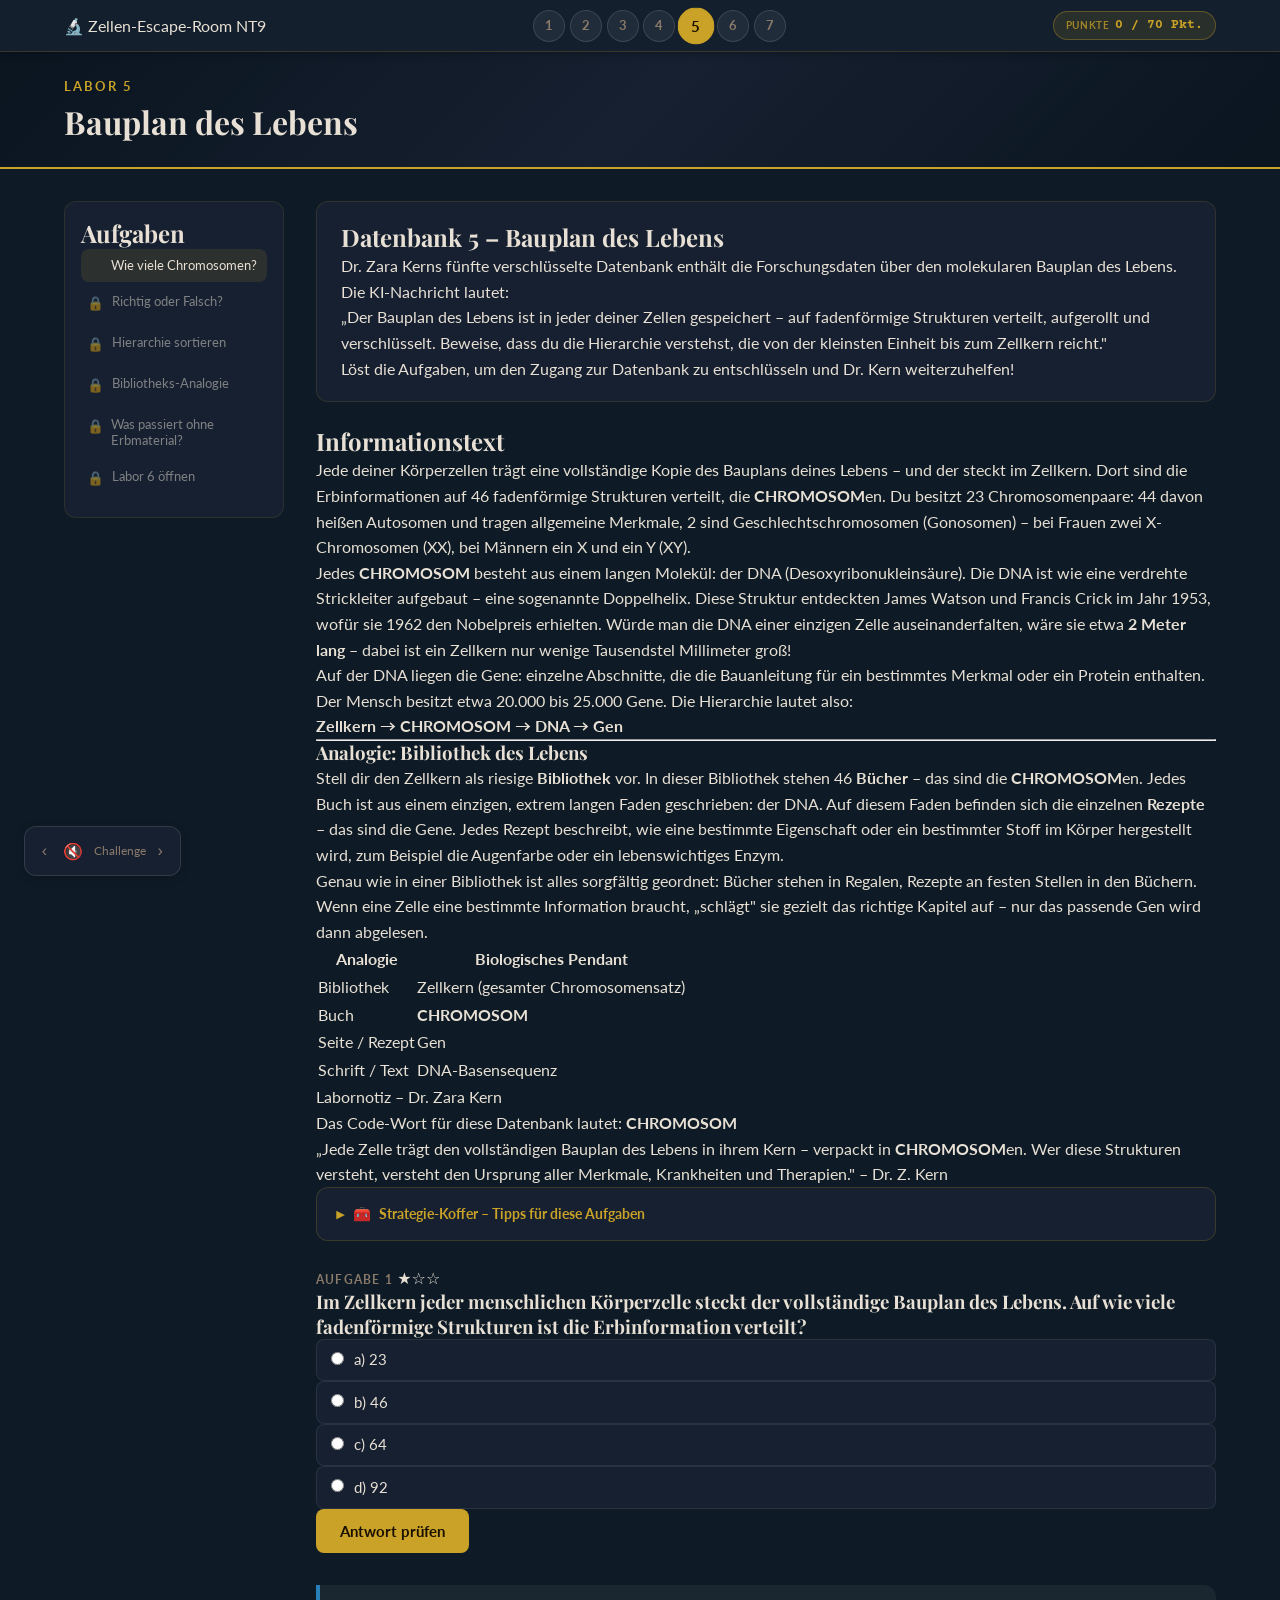
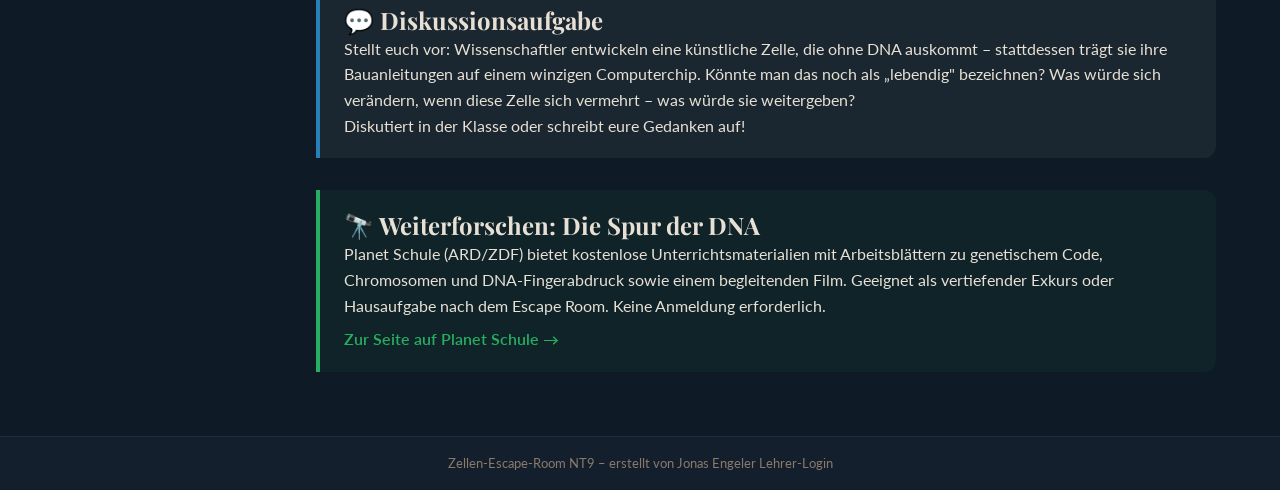
==== labore/labor-05.html @ a906e3ff "Add files via upload" ====
<!DOCTYPE html>
<html lang="de">
<head>
  <meta charset="UTF-8">
  <meta name="viewport" content="width=device-width, initial-scale=1.0">
  <title>Zellen-Escape-Room NT9 – Labor 5: Bauplan des Lebens</title>
  <link rel="preconnect" href="https://fonts.googleapis.com">
  <link href="https://fonts.googleapis.com/css2?family=Playfair+Display:wght@400;700&family=Lato:wght@300;400;700&family=Courier+Prime:wght@400;700&display=swap" rel="stylesheet">
  <link rel="stylesheet" href="../styles/main.css">
</head>
<body class="mappe-page">

  <!-- HEADER mit Chapter-Navigation -->
  <header class="site-header">
    <div class="header-inner">
      <div class="header-brand">
        <span class="header-icon">🔬</span>
        <span class="header-title">Zellen-Escape-Room NT9</span>
      </div>
      <nav class="chapter-nav" aria-label="Labornavigation">
        <a href="labor-01.html" class="chapter-circle" title="Labor 1">1</a>
        <a href="labor-02.html" class="chapter-circle" title="Labor 2">2</a>
        <a href="labor-03.html" class="chapter-circle" title="Labor 3">3</a>
        <a href="labor-04.html" class="chapter-circle" title="Labor 4">4</a>
        <a href="labor-05.html" class="chapter-circle active" title="Labor 5: Bauplan des Lebens">5</a>
        <a href="labor-06.html" class="chapter-circle" title="Labor 6">6</a>
        <a href="labor-07.html" class="chapter-circle" title="Labor 7">7</a>
      </nav>
    </div>
  </header>

  <!-- MAPPE-BANNER -->
  <div class="mappe-banner">
    <div class="mappe-banner-inner">
      <span class="mappe-label">Labor 5</span>
      <h1 class="mappe-title">Bauplan des Lebens</h1>
    </div>
  </div>

  <!-- HAUPTLAYOUT -->
  <div class="layout-wrapper">

    <!-- SIDEBAR -->
    <aside class="task-sidebar">
      <h2 class="sidebar-heading">Aufgaben</h2>
      <ul class="task-nav-list">
        <li class="task-nav-item active" data-task="1">
          <span class="task-status"></span>
          <span class="task-nav-title">Wie viele Chromosomen?</span>
        </li>
        <li class="task-nav-item locked" data-task="2">
          <span class="task-status">🔒</span>
          <span class="task-nav-title">Richtig oder Falsch?</span>
        </li>
        <li class="task-nav-item locked" data-task="3">
          <span class="task-status">🔒</span>
          <span class="task-nav-title">Hierarchie sortieren</span>
        </li>
        <li class="task-nav-item locked" data-task="4">
          <span class="task-status">🔒</span>
          <span class="task-nav-title">Bibliotheks-Analogie</span>
        </li>
        <li class="task-nav-item locked" data-task="5">
          <span class="task-status">🔒</span>
          <span class="task-nav-title">Was passiert ohne Erbmaterial?</span>
        </li>
        <li class="task-nav-item locked" data-task="code">
          <span class="task-status">🔒</span>
          <span class="task-nav-title">Labor 6 öffnen</span>
        </li>
      </ul>
    </aside>

    <!-- HAUPTINHALT -->
    <main class="content-area">

      <!-- NARRATIVE EINLEITUNG -->
      <div class="archive-context">
        <div class="archive-context-inner">
          <h2 class="archive-context-title">Datenbank 5 – Bauplan des Lebens</h2>
          <p>Dr. Zara Kerns fünfte verschlüsselte Datenbank enthält die Forschungsdaten über den molekularen Bauplan des Lebens. Die KI-Nachricht lautet:</p>
          <blockquote class="ki-message">
            „Der Bauplan des Lebens ist in jeder deiner Zellen gespeichert – auf fadenförmige Strukturen verteilt, aufgerollt und verschlüsselt. Beweise, dass du die Hierarchie verstehst, die von der kleinsten Einheit bis zum Zellkern reicht."
          </blockquote>
          <p>Löst die Aufgaben, um den Zugang zur Datenbank zu entschlüsseln und Dr. Kern weiterzuhelfen!</p>
        </div>
      </div>

      <!-- INFORMATIONSTEXT -->
      <section class="info-text-section">
        <h2 class="section-title">Informationstext</h2>
        <div class="info-text-card">
          <p>Jede deiner Körperzellen trägt eine vollständige Kopie des Bauplans deines Lebens – und der steckt im Zellkern. Dort sind die Erbinformationen auf 46 fadenförmige Strukturen verteilt, die <strong>CHROMOSOM</strong>en. Du besitzt 23 Chromosomenpaare: 44 davon heißen Autosomen und tragen allgemeine Merkmale, 2 sind Geschlechtschromosomen (Gonosomen) – bei Frauen zwei X-Chromosomen (XX), bei Männern ein X und ein Y (XY).</p>

          <p>Jedes <strong>CHROMOSOM</strong> besteht aus einem langen Molekül: der DNA (Desoxyribonukleinsäure). Die DNA ist wie eine verdrehte Strickleiter aufgebaut – eine sogenannte Doppelhelix. Diese Struktur entdeckten James Watson und Francis Crick im Jahr 1953, wofür sie 1962 den Nobelpreis erhielten. Würde man die DNA einer einzigen Zelle auseinanderfalten, wäre sie etwa <strong>2 Meter lang</strong> – dabei ist ein Zellkern nur wenige Tausendstel Millimeter groß!</p>

          <p>Auf der DNA liegen die Gene: einzelne Abschnitte, die die Bauanleitung für ein bestimmtes Merkmal oder ein Protein enthalten. Der Mensch besitzt etwa 20.000 bis 25.000 Gene. Die Hierarchie lautet also:</p>

          <p><strong>Zellkern &rarr; CHROMOSOM &rarr; DNA &rarr; Gen</strong></p>

          <hr class="info-divider">

          <h3>Analogie: Bibliothek des Lebens</h3>
          <p>Stell dir den Zellkern als riesige <strong>Bibliothek</strong> vor. In dieser Bibliothek stehen 46 <strong>Bücher</strong> – das sind die <strong>CHROMOSOM</strong>en. Jedes Buch ist aus einem einzigen, extrem langen Faden geschrieben: der DNA. Auf diesem Faden befinden sich die einzelnen <strong>Rezepte</strong> – das sind die Gene. Jedes Rezept beschreibt, wie eine bestimmte Eigenschaft oder ein bestimmter Stoff im Körper hergestellt wird, zum Beispiel die Augenfarbe oder ein lebenswichtiges Enzym.</p>

          <p>Genau wie in einer Bibliothek ist alles sorgfältig geordnet: Bücher stehen in Regalen, Rezepte an festen Stellen in den Büchern. Wenn eine Zelle eine bestimmte Information braucht, „schlägt" sie gezielt das richtige Kapitel auf – nur das passende Gen wird dann abgelesen.</p>

          <table class="info-table">
            <thead>
              <tr>
                <th>Analogie</th>
                <th>Biologisches Pendant</th>
              </tr>
            </thead>
            <tbody>
              <tr>
                <td>Bibliothek</td>
                <td>Zellkern (gesamter Chromosomensatz)</td>
              </tr>
              <tr>
                <td>Buch</td>
                <td><strong>CHROMOSOM</strong></td>
              </tr>
              <tr>
                <td>Seite / Rezept</td>
                <td>Gen</td>
              </tr>
              <tr>
                <td>Schrift / Text</td>
                <td>DNA-Basensequenz</td>
              </tr>
            </tbody>
          </table>

          <div class="dokument-karte">
            <div class="dokument-karte-header">Labornotiz – Dr. Zara Kern</div>
            <p>Das Code-Wort für diese Datenbank lautet: <strong>CHROMOSOM</strong></p>
            <p class="dokument-karte-hinweis">„Jede Zelle trägt den vollständigen Bauplan des Lebens in ihrem Kern – verpackt in <strong>CHROMOSOM</strong>en. Wer diese Strukturen versteht, versteht den Ursprung aller Merkmale, Krankheiten und Therapien." – Dr. Z. Kern</p>
          </div>
        </div>
      </section>

      <!-- STRATEGIE-KOFFER -->
      <details class="strategie-koffer">
        <summary class="strategie-koffer-summary">
          <span class="koffer-icon">🧰</span> Strategie-Koffer – Tipps für diese Aufgaben
        </summary>
        <div class="strategie-koffer-content">
          <ul>
            <li>Lies den Informationstext zuerst vollständig – die Hierarchie „Zellkern → CHROMOSOM → DNA → Gen" steht direkt darin und hilft bei mehreren Aufgaben.</li>
            <li>Bei der Sortierungsaufgabe: Frage dich immer, was das andere enthält. Was steckt in was? Das Größere enthält das Kleinere.</li>
            <li>Bei der Analogieaufgabe: Halte die Tabelle im Text neben der Aufgabe. Jedes Element hat genau ein biologisches Pendant.</li>
            <li>Bei der Schwer-Aufgabe (★★★): Nutze zuerst Tipp 1, bevor du Tipp 2 aufdeckst – so trainierst du das Denken in Zusammenhängen, das im Biologieunterricht wichtig ist.</li>
          </ul>
        </div>
      </details>

      <!-- ===== AUFGABE 1 ===== -->
      <section id="task-1" class="task-block visible" aria-label="Aufgabe 1">
        <div class="task-header">
          <span class="task-number">Aufgabe 1</span>
          <span class="task-difficulty">★☆☆</span>
        </div>
        <h3 class="task-question">Im Zellkern jeder menschlichen Körperzelle steckt der vollständige Bauplan des Lebens. Auf wie viele fadenförmige Strukturen ist die Erbinformation verteilt?</h3>

        <div class="task-options">
          <label class="option-label">
            <input type="radio" name="q1" value="a">
            <span class="option-text">a) 23</span>
          </label>
          <label class="option-label">
            <input type="radio" name="q1" value="b">
            <span class="option-text">b) 46</span>
          </label>
          <label class="option-label">
            <input type="radio" name="q1" value="c">
            <span class="option-text">c) 64</span>
          </label>
          <label class="option-label">
            <input type="radio" name="q1" value="d">
            <span class="option-text">d) 92</span>
          </label>
        </div>

        <div class="task-actions">
          <button class="btn-check" onclick="checkTask1()">Antwort prüfen</button>
        </div>

        <div id="feedback-1" class="feedback-box hidden"></div>

        <div id="next-btn-1" class="next-button-wrap hidden">
          <button class="btn-next" onclick="goToTask(2)">Weiter zu Aufgabe 2 →</button>
        </div>
      </section>

      <!-- ===== AUFGABE 2 ===== -->
      <section id="task-2" class="task-block" aria-label="Aufgabe 2">
        <div class="task-header">
          <span class="task-number">Aufgabe 2</span>
          <span class="task-difficulty">★☆☆</span>
        </div>
        <h3 class="task-question">Entscheide für jede Aussage zur DNA-Struktur, ob sie laut dem Informationstext richtig oder falsch ist.</h3>

        <div class="task-table-wrap">
          <table class="rf-table">
            <thead>
              <tr>
                <th class="rf-col-statement">Aussage</th>
                <th class="rf-col-choice">Richtig</th>
                <th class="rf-col-choice">Falsch</th>
              </tr>
            </thead>
            <tbody>
              <tr>
                <td>Die DNA ist wie eine verdrehte Strickleiter aufgebaut – man nennt diese Form Doppelhelix.</td>
                <td class="rf-radio"><input type="radio" name="tf2-0" value="true"></td>
                <td class="rf-radio"><input type="radio" name="tf2-0" value="false"></td>
              </tr>
              <tr>
                <td>Die Doppelhelix-Struktur der DNA wurde von James Watson und Francis Crick im Jahr 1962 entdeckt.</td>
                <td class="rf-radio"><input type="radio" name="tf2-1" value="true"></td>
                <td class="rf-radio"><input type="radio" name="tf2-1" value="false"></td>
              </tr>
              <tr>
                <td>Würde man die DNA einer einzigen Zelle auseinanderfalten, wäre sie etwa 2 Meter lang.</td>
                <td class="rf-radio"><input type="radio" name="tf2-2" value="true"></td>
                <td class="rf-radio"><input type="radio" name="tf2-2" value="false"></td>
              </tr>
              <tr>
                <td>Auf der DNA liegen die Gene als einzelne Abschnitte, die die Bauanleitung für Merkmale oder Proteine enthalten.</td>
                <td class="rf-radio"><input type="radio" name="tf2-3" value="true"></td>
                <td class="rf-radio"><input type="radio" name="tf2-3" value="false"></td>
              </tr>
            </tbody>
          </table>
        </div>

        <div class="task-actions">
          <button class="btn-check" onclick="checkTask2()">Antwort prüfen</button>
        </div>

        <div id="feedback-2" class="feedback-box hidden"></div>

        <div id="next-btn-2" class="next-button-wrap hidden">
          <button class="btn-next" onclick="goToTask(3)">Weiter zu Aufgabe 3 →</button>
        </div>
      </section>

      <!-- ===== AUFGABE 3 ===== -->
      <section id="task-3" class="task-block" aria-label="Aufgabe 3">
        <div class="task-header">
          <span class="task-number">Aufgabe 3</span>
          <span class="task-difficulty">★★☆</span>
        </div>
        <h3 class="task-question">Im Text steht eine klare Hierarchie der Erbinformation. Bringe die vier Begriffe in die richtige Reihenfolge – vom größten zum kleinsten:</h3>

        <p>Ordne vom Größten (1) zum Kleinsten (4):</p>
        <div class="sort-liste">
          <div class="sort-row">
            <span>Zellkern</span>
            <select name="sort5_1" id="sort5_1">
              <option value="">–</option>
              <option value="1">1</option>
              <option value="2">2</option>
              <option value="3">3</option>
              <option value="4">4</option>
            </select>
          </div>
          <div class="sort-row">
            <span>CHROMOSOM</span>
            <select name="sort5_2" id="sort5_2">
              <option value="">–</option>
              <option value="1">1</option>
              <option value="2">2</option>
              <option value="3">3</option>
              <option value="4">4</option>
            </select>
          </div>
          <div class="sort-row">
            <span>DNA</span>
            <select name="sort5_3" id="sort5_3">
              <option value="">–</option>
              <option value="1">1</option>
              <option value="2">2</option>
              <option value="3">3</option>
              <option value="4">4</option>
            </select>
          </div>
          <div class="sort-row">
            <span>Gen</span>
            <select name="sort5_4" id="sort5_4">
              <option value="">–</option>
              <option value="1">1</option>
              <option value="2">2</option>
              <option value="3">3</option>
              <option value="4">4</option>
            </select>
          </div>
        </div>

        <div class="task-actions">
          <button class="btn-check" onclick="checkTask3()">Antwort prüfen</button>
        </div>

        <div id="feedback-3" class="feedback-box hidden"></div>

        <div id="next-btn-3" class="next-button-wrap hidden">
          <button class="btn-next" onclick="goToTask(4)">Weiter zu Aufgabe 4 →</button>
        </div>
      </section>

      <!-- ===== AUFGABE 4 ===== -->
      <section id="task-4" class="task-block" aria-label="Aufgabe 4">
        <div class="task-header">
          <span class="task-number">Aufgabe 4</span>
          <span class="task-difficulty">★★☆</span>
        </div>
        <h3 class="task-question">Im Text wird der Zellkern mit einer Bibliothek verglichen. Ordne jeden Begriff aus der Analogie dem passenden biologischen Begriff zu.</h3>

        <div class="zuordnung-list">
          <div class="zuordnung-row">
            <span class="zuordnung-term">Bibliothek</span>
            <select class="zuordnung-select" id="z4-0">
              <option value="">– bitte wählen –</option>
              <option value="Zellkern">Zellkern</option>
              <option value="CHROMOSOM">CHROMOSOM</option>
              <option value="Gen">Gen</option>
              <option value="DNA-Basensequenz">DNA-Basensequenz</option>
            </select>
          </div>
          <div class="zuordnung-row">
            <span class="zuordnung-term">Buch</span>
            <select class="zuordnung-select" id="z4-1">
              <option value="">– bitte wählen –</option>
              <option value="Zellkern">Zellkern</option>
              <option value="CHROMOSOM">CHROMOSOM</option>
              <option value="Gen">Gen</option>
              <option value="DNA-Basensequenz">DNA-Basensequenz</option>
            </select>
          </div>
          <div class="zuordnung-row">
            <span class="zuordnung-term">Rezept / Seite</span>
            <select class="zuordnung-select" id="z4-2">
              <option value="">– bitte wählen –</option>
              <option value="Zellkern">Zellkern</option>
              <option value="CHROMOSOM">CHROMOSOM</option>
              <option value="Gen">Gen</option>
              <option value="DNA-Basensequenz">DNA-Basensequenz</option>
            </select>
          </div>
          <div class="zuordnung-row">
            <span class="zuordnung-term">Schrift / Text</span>
            <select class="zuordnung-select" id="z4-3">
              <option value="">– bitte wählen –</option>
              <option value="Zellkern">Zellkern</option>
              <option value="CHROMOSOM">CHROMOSOM</option>
              <option value="Gen">Gen</option>
              <option value="DNA-Basensequenz">DNA-Basensequenz</option>
            </select>
          </div>
        </div>

        <div class="task-actions">
          <button class="btn-check" onclick="checkTask4()">Antwort prüfen</button>
        </div>

        <div id="feedback-4" class="feedback-box hidden"></div>

        <div id="next-btn-4" class="next-button-wrap hidden">
          <button class="btn-next" onclick="goToTask(5)">Weiter zu Aufgabe 5 →</button>
        </div>
      </section>

      <!-- ===== AUFGABE 5 ===== -->
      <section id="task-5" class="task-block" aria-label="Aufgabe 5">
        <div class="task-header">
          <span class="task-number">Aufgabe 5</span>
          <span class="task-difficulty">★★★</span>
        </div>
        <h3 class="task-question">Stell dir vor: Bei einer Zelle geht durch einen Fehler das gesamte Erbmaterial – also alle 46 <strong>CHROMOSOM</strong>en mit ihrer DNA – verloren. Welche der folgenden Folgen wären zu erwarten? (Mehrere Antworten richtig)</h3>

        <div class="task-options">
          <label class="option-label">
            <input type="checkbox" name="q5" value="a">
            <span class="option-text">a) Die Zelle kann keine neuen Proteine mehr herstellen, weil die Bauanleitungen fehlen</span>
          </label>
          <label class="option-label">
            <input type="checkbox" name="q5" value="b">
            <span class="option-text">b) Die Zelle kann sich nicht mehr teilen, weil keine Erbinformation weitergegeben werden kann</span>
          </label>
          <label class="option-label">
            <input type="checkbox" name="q5" value="c">
            <span class="option-text">c) Die Augenfarbe des gesamten Menschen ändert sich sofort</span>
          </label>
          <label class="option-label">
            <input type="checkbox" name="q5" value="d">
            <span class="option-text">d) Enzyme und andere lebenswichtige Stoffe können nicht mehr produziert werden</span>
          </label>
          <label class="option-label">
            <input type="checkbox" name="q5" value="e">
            <span class="option-text">e) Der Zellkern verliert seine Funktion als Informationsspeicher vollständig</span>
          </label>
        </div>

        <div class="task-tipps">
          <details class="tipp-details">
            <summary class="tipp-summary">💡 Tipp 1</summary>
            <p class="tipp-text">Überlege: Wofür werden Gene gebraucht? Laut Text enthalten Gene die Bauanleitung für Merkmale oder Proteine – darunter lebenswichtige Enzyme. Ohne Gene: keine Proteine. Ohne Proteine: kein Stoffwechsel, keine Zellteilung. Welche Antworten beschreiben genau das?</p>
          </details>
          <details class="tipp-details">
            <summary class="tipp-summary">💡 Tipp 2</summary>
            <p class="tipp-text">Proteine (a) und Enzyme (d) können nicht mehr hergestellt werden, weil die DNA-Bauanleitungen fehlen. Zellteilung (b) ist unmöglich, weil keine Erbinformation weitergegeben werden kann. Der Zellkern (e) hat ohne DNA keine Funktion mehr. Antwort c) ist ein Denkfehler: Die Augenfarbe ist im Erbgut aller Körperzellen gespeichert – eine einzelne Zelle ohne DNA ändert nichts am gesamten Organismus.</p>
          </details>
        </div>

        <div class="task-actions">
          <button class="btn-check" onclick="checkTask5()">Antwort prüfen</button>
        </div>

        <div id="feedback-5" class="feedback-box hidden"></div>

        <div id="next-btn-5" class="next-button-wrap hidden">
          <button class="btn-next" onclick="goToTask('code')">Zum Code-Eingabe-Bereich →</button>
        </div>
      </section>

      <!-- ===== CODE-EINGABE ===== -->
      <section id="code-section" class="code-section" style="display:none;" aria-label="Labor öffnen">
        <div class="code-section-inner">
          <h2 class="code-section-title">🔐 Labor öffnen</h2>
          <p class="code-section-desc">Ihr habt alle Aufgaben gelöst! Gebt jetzt das Code-Wort ein, das ihr im Informationstext gefunden habt, um die Datenbank zu entschlüsseln und Labor 6 freizuschalten.</p>
          <div class="code-input-wrap">
            <input
              type="text"
              id="code-input"
              class="code-input"
              placeholder="Code-Wort eingeben …"
              autocomplete="off"
              autocorrect="off"
              autocapitalize="characters"
              spellcheck="false"
            >
            <button class="btn-code-check" onclick="checkCode()">Entsperren</button>
          </div>
          <div id="feedback-code" class="feedback-box hidden"></div>
        </div>
      </section>

      <!-- ===== DISKUSSION ===== -->
      <section class="discussion-block" aria-label="Diskussionsaufgabe">
        <h2 class="discussion-title">💬 Diskussionsaufgabe</h2>
        <p class="discussion-question">Stellt euch vor: Wissenschaftler entwickeln eine künstliche Zelle, die ohne DNA auskommt – stattdessen trägt sie ihre Bauanleitungen auf einem winzigen Computerchip. Könnte man das noch als „lebendig" bezeichnen? Was würde sich verändern, wenn diese Zelle sich vermehrt – was würde sie weitergeben?</p>
        <p class="discussion-hint">Diskutiert in der Klasse oder schreibt eure Gedanken auf!</p>
      </section>

      <!-- ===== EXKURS ===== -->
      <section class="exkurs-block" aria-label="Vertiefung">
        <h2 class="exkurs-title">🔭 Weiterforschen: Die Spur der DNA</h2>
        <p>Planet Schule (ARD/ZDF) bietet kostenlose Unterrichtsmaterialien mit Arbeitsblättern zu genetischem Code, Chromosomen und DNA-Fingerabdruck sowie einem begleitenden Film. Geeignet als vertiefender Exkurs oder Hausaufgabe nach dem Escape Room. Keine Anmeldung erforderlich.</p>
        <a
          href="https://www.planet-schule.de/schwerpunkt/total-phaenomenal-genetik/die-spur-der-dna-unterricht-100.html"
          target="_blank"
          rel="noopener noreferrer"
          class="exkurs-link"
        >Zur Seite auf Planet Schule →</a>
      </section>

    </main>
  </div>

  <!-- FOOTER -->
  <footer class="site-footer">
    <div class="footer-inner">
      <span class="footer-copy">Zellen-Escape-Room NT9 – erstellt von Jonas Engeler</span>
      <a href="../lehrer.html" class="footer-teacher-link">Lehrer-Login</a>
    </div>
  </footer>

  <script src="../scripts/app.js"></script>
  <script>
    var _at1 = 0, _at2 = 0, _at3 = 0, _at4 = 0, _at5 = 0;
    // App initialisieren: Kapitel 5, 5 Aufgaben
    initApp(5, 5);

    // Code-Wort fuer dieses Labor
    var MAPPE_CODE = 'CHROMOSOM';

    // Hilfsfunktion: code-section einblenden
    function showCodeSection() {
      var sec = document.getElementById('code-section');
      if (sec) {
        sec.style.display = '';
        sec.scrollIntoView({ behavior: 'smooth' });
      }
    }

    // completeTask: Aufgabe abschliessen, Sound + Stempel mit Guards
    function completeTask(taskNr) {
      var taskEl = document.getElementById('task-' + taskNr);
      if (taskEl) taskEl.classList.add('completed');
      var nb = document.getElementById('next-btn-' + taskNr);
      if (nb) nb.classList.remove('hidden');
      var navItem = document.querySelector('.task-nav-item[data-task="' + taskNr + '"]');
      if (navItem) {
        navItem.classList.remove('active', 'locked');
        navItem.classList.add('completed');
        var st = navItem.querySelector('.task-status');
        if (st) st.textContent = '✓';
      }
      var nextItem = document.querySelector('.task-nav-item[data-task="' + (taskNr + 1) + '"]');
      if (nextItem) {
        nextItem.classList.remove('locked');
        var ns = nextItem.querySelector('.task-status');
        if (ns) ns.textContent = '';
      }
      if (typeof playSound === 'function') playSound('correct');
      if (typeof showStamp === 'function') showStamp(taskNr);
    }

    // ─── AUFGABE 1 – Multiple Choice ───
    function checkTask1() {
      var selected = document.querySelector('input[name="q1"]:checked');
      var feedbackEl = document.getElementById('feedback-1');
      var nextBtn = document.getElementById('next-btn-1');

      if (!selected) {
        feedbackEl.className = 'feedback-box feedback-hint';
        feedbackEl.textContent = 'Bitte wähle eine Antwort aus.';
        feedbackEl.classList.remove('hidden');
        return;
      }

      if (selected.value === 'b') {
        feedbackEl.className = 'feedback-box feedback-correct';
        feedbackEl.innerHTML = 'Richtig! Jede menschliche Körperzelle enthält 46 <strong>CHROMOSOM</strong>en – aufgeteilt in 23 Paare. 44 davon sind Autosomen, die allgemeine Merkmale tragen, und 2 sind Geschlechtschromosomen (XX bei Frauen, XY bei Männern).';
        nextBtn.classList.remove('hidden');
        var _pts = _at1 === 0 ? 2 : _at1 === 1 ? 1 : 0;
        if (typeof awardPoints === 'function') awardPoints(5, 1, _pts);
        completeTask(1);
      } else {
        _at1++;
        feedbackEl.className = 'feedback-box feedback-wrong';
        feedbackEl.textContent = 'Lies den ersten Absatz des Textes noch einmal. Die Erbinformation ist auf eine bestimmte Anzahl fadenförmiger Strukturen verteilt – diese Zahl steht direkt im Text. Tipp: Du hast 23 Chromosomenpaare.';
      }
      feedbackEl.classList.remove('hidden');
    }

    // ─── AUFGABE 2 – Richtig/Falsch ───
    function checkTask2() {
      var feedbackEl = document.getElementById('feedback-2');
      var nextBtn = document.getElementById('next-btn-2');

      // richtig: true, false, true, true
      var correct = ['true', 'false', 'true', 'true'];
      var allAnswered = true;
      var allCorrect = true;

      for (var i = 0; i < 4; i++) {
        var sel = document.querySelector('input[name="tf2-' + i + '"]:checked');
        if (!sel) {
          allAnswered = false;
          break;
        }
        if (sel.value !== correct[i]) {
          allCorrect = false;
        }
      }

      if (!allAnswered) {
        feedbackEl.className = 'feedback-box feedback-hint';
        feedbackEl.textContent = 'Bitte beantworte alle vier Aussagen.';
        feedbackEl.classList.remove('hidden');
        return;
      }

      if (allCorrect) {
        feedbackEl.className = 'feedback-box feedback-correct';
        feedbackEl.textContent = 'Sehr gut! Alle Aussagen korrekt bewertet. Der wichtige Unterschied: Watson und Crick entdeckten die Doppelhelix-Struktur im Jahr 1953 – den Nobelpreis dafür erhielten sie erst 1962. Das ist nicht dasselbe!';
        nextBtn.classList.remove('hidden');
        var _pts = _at2 === 0 ? 2 : _at2 === 1 ? 1 : 0;
        if (typeof awardPoints === 'function') awardPoints(5, 2, _pts);
        completeTask(2);
      } else {
        _at2++;
        feedbackEl.className = 'feedback-box feedback-wrong';
        feedbackEl.textContent = 'Fast! Achte genau auf die Jahreszahl: Watson und Crick haben die Struktur der DNA im Jahr 1953 entdeckt. Den Nobelpreis bekamen sie zwar 1962, aber die Entdeckung selbst liegt früher. Überprüfe alle Aussagen noch einmal anhand des Textes.';
      }
      feedbackEl.classList.remove('hidden');
    }

    // ─── AUFGABE 3 – Sortierung ───
    function checkTask3() {
      var feedbackEl = document.getElementById('feedback-3');
      var nextBtn = document.getElementById('next-btn-3');

      var v1 = document.getElementById('sort5_1').value;
      var v2 = document.getElementById('sort5_2').value;
      var v3 = document.getElementById('sort5_3').value;
      var v4 = document.getElementById('sort5_4').value;

      if (!v1 || !v2 || !v3 || !v4) {
        feedbackEl.className = 'feedback-box feedback-hint';
        feedbackEl.textContent = 'Bitte weise jedem Begriff eine Zahl zu.';
        feedbackEl.classList.remove('hidden');
        return;
      }

      // Prüfen: alle vier Zahlen müssen unterschiedlich sein
      var vals = [v1, v2, v3, v4];
      var unique = vals.filter(function(val, idx, arr) { return arr.indexOf(val) === idx; });
      if (unique.length !== 4) {
        feedbackEl.className = 'feedback-box feedback-hint';
        feedbackEl.textContent = 'Jede Zahl (1–4) darf nur einmal vergeben werden.';
        feedbackEl.classList.remove('hidden');
        return;
      }

      // Richtig: Zellkern=1, CHROMOSOM=2, DNA=3, Gen=4
      var isCorrect = (v1 === '1' && v2 === '2' && v3 === '3' && v4 === '4');

      if (isCorrect) {
        feedbackEl.className = 'feedback-box feedback-correct';
        feedbackEl.innerHTML = 'Perfekt sortiert! Die Hierarchie lautet: Zellkern → <strong>CHROMOSOM</strong> → DNA → Gen. Der Zellkern enthält alle Chromosomen, jedes Chromosom besteht aus einem DNA-Molekül, und auf der DNA liegen die einzelnen Gene als Abschnitte.';
        nextBtn.classList.remove('hidden');
        var _pts = _at3 === 0 ? 2 : _at3 === 1 ? 1 : 0;
        if (typeof awardPoints === 'function') awardPoints(5, 3, _pts);
        completeTask(3);
      } else {
        _at3++;
        feedbackEl.className = 'feedback-box feedback-wrong';
        feedbackEl.textContent = 'Die Reihenfolge stimmt noch nicht ganz. Überlege: Was enthält was? Der Zellkern enthält die Chromosomen. Jedes Chromosom besteht aus DNA. Und auf der DNA sitzen die Gene als kleine Abschnitte. Also: Was ist am größten, was am kleinsten?';
      }
      feedbackEl.classList.remove('hidden');
    }

    // ─── AUFGABE 4 – Zuordnung Bibliotheks-Analogie ───
    function checkTask4() {
      var feedbackEl = document.getElementById('feedback-4');
      var nextBtn = document.getElementById('next-btn-4');

      var answers = [
        document.getElementById('z4-0').value,
        document.getElementById('z4-1').value,
        document.getElementById('z4-2').value,
        document.getElementById('z4-3').value
      ];
      var correct = ['Zellkern', 'CHROMOSOM', 'Gen', 'DNA-Basensequenz'];

      var allAnswered = answers.every(function(v) { return v !== ''; });
      if (!allAnswered) {
        feedbackEl.className = 'feedback-box feedback-hint';
        feedbackEl.textContent = 'Bitte ordne alle vier Begriffe zu.';
        feedbackEl.classList.remove('hidden');
        return;
      }

      var allCorrect = answers.every(function(v, i) { return v === correct[i]; });

      if (allCorrect) {
        feedbackEl.className = 'feedback-box feedback-correct';
        feedbackEl.innerHTML = 'Ausgezeichnet! Die Analogie passt perfekt: Die Bibliothek (Zellkern) beherbergt 46 Bücher (<strong>CHROMOSOM</strong>en). Jedes Buch ist aus einem langen Faden (DNA) geschrieben, und die einzelnen Rezepte darin sind die Gene. Wenn eine Zelle eine Information braucht, liest sie gezielt das passende Gen ab.';
        nextBtn.classList.remove('hidden');
        var _pts = _at4 === 0 ? 2 : _at4 === 1 ? 1 : 0;
        if (typeof awardPoints === 'function') awardPoints(5, 4, _pts);
        completeTask(4);
      } else {
        _at4++;
        feedbackEl.className = 'feedback-box feedback-wrong';
        feedbackEl.textContent = 'Noch nicht ganz. Geh die Analogie Schritt für Schritt durch: Was ist das größte Element – die Bibliothek als Ganzes oder ein einzelnes Buch darin? Welcher biologische Begriff steht dem am nächsten? Schau dir die Tabelle im Text noch einmal an.';
      }
      feedbackEl.classList.remove('hidden');
    }

    // ─── AUFGABE 5 – Mehrfachauswahl ───
    function checkTask5() {
      var feedbackEl = document.getElementById('feedback-5');
      var nextBtn = document.getElementById('next-btn-5');

      var checked = Array.from(document.querySelectorAll('input[name="q5"]:checked')).map(function(el) { return el.value; });
      var correct = ['a', 'b', 'd', 'e'];

      if (checked.length === 0) {
        feedbackEl.className = 'feedback-box feedback-hint';
        feedbackEl.textContent = 'Bitte wähle mindestens eine Antwort aus.';
        feedbackEl.classList.remove('hidden');
        return;
      }

      var isCorrect = correct.length === checked.length &&
        correct.every(function(v) { return checked.indexOf(v) !== -1; });

      if (isCorrect) {
        feedbackEl.className = 'feedback-box feedback-correct';
        feedbackEl.textContent = 'Sehr gut vernetzt! Ohne DNA fehlen sämtliche Bauanleitungen: keine Proteine (a), keine Enzyme (d), keine Zellteilung möglich (b), und der Zellkern verliert seine zentrale Rolle als Informationsspeicher (e). Aussage c) ist falsch, weil die Augenfarbe ein Merkmal des gesamten Organismus ist – eine einzelne Zelle ohne Erbmaterial ändert nicht die Merkmale des ganzen Menschen.';
        nextBtn.classList.remove('hidden');
        var _pts = _at5 === 0 ? 2 : _at5 === 1 ? 1 : 0;
        if (typeof awardPoints === 'function') awardPoints(5, 5, _pts);
        completeTask(5);
      } else {
        _at5++;
        feedbackEl.className = 'feedback-box feedback-wrong';
        feedbackEl.textContent = 'Denke darüber nach, welche Aufgaben die DNA in einer Zelle übernimmt: Sie trägt die Bauanleitungen für alle Proteine und Enzyme und ist Grundlage der Zellteilung. Wenn diese Anleitungen fehlen, was kann die Zelle dann nicht mehr tun? Und: Kann eine einzelne Zelle die Merkmale des gesamten Menschen verändern?';
      }
      feedbackEl.classList.remove('hidden');
    }

    // goToTask: Code-Bereich einblenden wenn 'code', sonst normal
    function goToTask(nr) {
      if (nr === 'code') {
        showCodeSection();
        // Sidebar-Eintrag aktivieren
        var items = document.querySelectorAll('.task-nav-item');
        items.forEach(function(item) {
          item.classList.remove('active');
          if (item.getAttribute('data-task') === 'code') {
            item.classList.remove('locked');
            item.classList.add('active');
            var status = item.querySelector('.task-status');
            if (status) { status.textContent = ''; }
          }
        });
        return;
      }
      if (typeof scrollToTask === 'function') {
        scrollToTask(nr);
      }
    }

    // ─── CODE-EINGABE ───
    function checkCode() {
      var input = document.getElementById('code-input');
      var feedbackEl = document.getElementById('feedback-code');
      var entered = input.value.trim().toUpperCase();

      if (!entered) {
        feedbackEl.className = 'feedback-box feedback-hint';
        feedbackEl.textContent = 'Bitte gib das Code-Wort ein.';
        feedbackEl.classList.remove('hidden');
        return;
      }

      if (entered === MAPPE_CODE) {
        feedbackEl.className = 'feedback-box feedback-correct';
        feedbackEl.innerHTML = '<strong>Datenbank 5 erfolgreich entschlüsselt!</strong> Das Code-Wort <strong>CHROMOSOM</strong> war korrekt. Labor 6 ist jetzt freigeschaltet!';
        feedbackEl.classList.remove('hidden');
        if (typeof playSound === 'function') {
          playSound('unlock');
        }
        if (typeof unlockNextMappe === 'function') {
          unlockNextMappe(5);
        }
      } else {
        feedbackEl.className = 'feedback-box feedback-wrong';
        feedbackEl.textContent = 'Das Code-Wort ist nicht korrekt. Tipp: Du suchst eine der 46 fadenförmigen Strukturen im Zellkern – jede enthält einen langen DNA-Faden und viele hundert Gene.';
        feedbackEl.classList.remove('hidden');
        input.value = '';
        input.focus();
      }
    }

    // Enter-Taste in Code-Eingabe
    document.getElementById('code-input').addEventListener('keydown', function(e) {
      if (e.key === 'Enter') {
        checkCode();
      }
    });
  </script>

</body>
</html>
---- styles/main.css ----
/* ===================================================================
   main.css – Zellen-Escape-Room NT9
   Design-System für alle Seiten
   =================================================================== */

/* ─── 1. CSS-Variablen ─────────────────────────────────────────── */
:root {
  /* Hintergründe */
  --bg:           #0e1b26;
  --bg-mid:       #131f2d;
  --bg-card:      #162030;

  /* Papier-Töne */
  --paper:        #f5f0e8;
  --paper-dark:   #ede7d9;
  --paper-border: #d5c9b5;

  /* Akzentfarben */
  --gold:         #c9a227;
  --red:          #9b2226;
  --red-light:    #c0392b;
  --green:        #27ae60;
  --blue:         #2980b9;
  --orange:       #e67e22;

  /* Text */
  --text-light:   #e8e0d4;
  --text-mid:     #4a3728;
  --text-dark:    #2c1f14;
  --text-faint:   #8a7a6a;
  --text-muted:   #6b5744;

  /* Effekte */
  --shadow-sm:  0 2px 8px rgba(0,0,0,0.25);
  --shadow-md:  0 4px 16px rgba(0,0,0,0.35);
  --shadow-lg:  0 8px 32px rgba(0,0,0,0.5);
  --radius:     8px;
  --radius-lg:  12px;
  --transition: 0.18s ease;
}

/* ─── 2. Reset & Base ─────────────────────────────────────────── */
*, *::before, *::after { box-sizing: border-box; margin: 0; padding: 0; }

html { scroll-behavior: smooth; }

body {
  background: var(--bg);
  color: var(--text-light);
  font-family: 'Lato', system-ui, sans-serif;
  font-size: 16px;
  line-height: 1.6;
  min-height: 100vh;
  display: flex;
  flex-direction: column;
}

h1, h2, h3, h4 {
  font-family: 'Playfair Display', Georgia, serif;
  line-height: 1.3;
}

a { color: var(--gold); text-decoration: none; transition: color var(--transition); }
a:hover { color: #e8c040; }

img { max-width: 100%; height: auto; }

/* ─── 3. Header ───────────────────────────────────────────────── */
.site-header {
  background: var(--bg-mid);
  border-bottom: 1px solid rgba(201,162,39,0.2);
  position: sticky;
  top: 0;
  z-index: 100;
  box-shadow: var(--shadow-sm);
}

.header-inner {
  max-width: 1200px;
  margin: 0 auto;
  padding: 0.6rem 1.5rem;
  display: flex;
  align-items: center;
  gap: 1rem;
}

.site-logo {
  font-family: 'Playfair Display', serif;
  font-size: 1.1rem;
  font-weight: 700;
  color: var(--text-light);
  white-space: nowrap;
}

.logo-badge {
  background: var(--gold);
  color: #1a1000;
  font-size: 0.65rem;
  font-weight: 700;
  padding: 0.1rem 0.4rem;
  border-radius: 4px;
  margin-left: 0.4rem;
  vertical-align: middle;
  font-family: 'Lato', sans-serif;
}

/* ─── 3b. Punkte-Zähler im Header ───────────────────────────── */
#points-counter-wrap {
  display: flex;
  align-items: center;
  gap: 0.35rem;
  background: rgba(201,162,39,0.12);
  border: 1px solid rgba(201,162,39,0.35);
  border-radius: 20px;
  padding: 0.2rem 0.75rem;
  white-space: nowrap;
  margin-left: auto;
  flex-shrink: 0;
}
.points-label {
  font-family: 'Lato', sans-serif;
  font-size: 0.65rem;
  font-weight: 700;
  text-transform: uppercase;
  letter-spacing: 0.06em;
  color: var(--gold);
  opacity: 0.75;
}
#points-counter {
  font-family: 'Courier Prime', monospace;
  font-size: 0.82rem;
  font-weight: 700;
  color: var(--gold);
}
@media (max-width: 600px) {
  #points-counter-wrap { padding: 0.15rem 0.5rem; }
  .points-label        { display: none; }
  #points-counter      { font-size: 0.75rem; }
}

/* ─── 4. Kapitel-Navigation ───────────────────────────────────── */
.chapter-nav {
  display: flex;
  align-items: center;
  gap: 0.3rem;
  flex: 1;
  justify-content: center;
}

.nav-arrow {
  color: var(--text-faint);
  font-size: 1.4rem;
  padding: 0 0.2rem;
  transition: color var(--transition);
}
.nav-arrow:hover { color: var(--gold); }

.chapter-circles {
  display: flex;
  gap: 0.3rem;
}

.chapter-circle {
  width: 32px;
  height: 32px;
  border-radius: 50%;
  background: rgba(255,255,255,0.06);
  border: 1px solid rgba(255,255,255,0.12);
  color: var(--text-faint);
  font-size: 0.8rem;
  font-weight: 700;
  display: flex;
  align-items: center;
  justify-content: center;
  transition: all var(--transition);
  cursor: pointer;
  text-decoration: none;
}

.chapter-circle:hover { border-color: var(--gold); color: var(--gold); }
.chapter-circle.active { background: var(--gold); color: #1a1000; border-color: var(--gold); transform: scale(1.15); }
.chapter-circle.completed { background: var(--green); color: white; border-color: var(--green); }
.chapter-circle.locked { cursor: not-allowed; opacity: 0.4; }

.sidebar-toggle {
  background: none;
  border: 1px solid rgba(255,255,255,0.15);
  color: var(--text-light);
  padding: 0.35rem 0.6rem;
  border-radius: var(--radius);
  cursor: pointer;
  font-size: 1rem;
  display: none;
}

/* ─── 5. Banner ───────────────────────────────────────────────── */
.mappe-banner {
  background: linear-gradient(135deg, #0a1520 0%, #162030 50%, #0a1520 100%);
  border-bottom: 2px solid var(--gold);
  padding: 1.5rem 0;
}

.mappe-banner-inner {
  max-width: 1200px;
  margin: 0 auto;
  padding: 0 1.5rem;
}

.mappe-label {
  font-size: 0.8rem;
  font-weight: 700;
  letter-spacing: 0.15em;
  color: var(--gold);
  text-transform: uppercase;
  display: block;
  margin-bottom: 0.3rem;
}

.mappe-banner h1 {
  font-size: clamp(1.3rem, 3vw, 2rem);
  color: var(--text-light);
}

/* ─── 6. Layout-Wrapper (Sidebar + Content) ───────────────────── */
.layout-wrapper {
  max-width: 1200px;
  margin: 0 auto;
  padding: 2rem 1.5rem;
  display: flex;
  gap: 2rem;
  flex: 1;
  align-items: flex-start;
}

/* ─── 7. Sidebar ─────────────────────────────────────────────── */
.task-sidebar {
  width: 220px;
  flex-shrink: 0;
  background: var(--bg-card);
  border: 1px solid rgba(201,162,39,0.12);
  border-radius: var(--radius-lg);
  padding: 1rem;
  position: sticky;
  top: 80px;
}

.sidebar-title {
  font-size: 0.85rem;
  font-weight: 700;
  color: var(--gold);
  text-transform: uppercase;
  letter-spacing: 0.1em;
  margin-bottom: 0.75rem;
  padding-bottom: 0.5rem;
  border-bottom: 1px solid rgba(201,162,39,0.2);
}

.task-list { list-style: none; }

.task-nav-item {
  display: flex;
  align-items: flex-start;
  gap: 0.5rem;
  padding: 0.5rem 0.4rem;
  border-radius: var(--radius);
  cursor: pointer;
  transition: background var(--transition);
  margin-bottom: 0.2rem;
}

.task-nav-item:hover:not(.locked) { background: rgba(201,162,39,0.08); }
.task-nav-item.active { background: rgba(201,162,39,0.12); }
.task-nav-item.completed .task-status { color: var(--green); }
.task-nav-item.locked { opacity: 0.5; cursor: not-allowed; }

.task-status { font-size: 0.85rem; min-width: 16px; }
.task-nav-title { font-size: 0.8rem; color: var(--text-light); line-height: 1.3; }

/* ─── 8. Content-Area ─────────────────────────────────────────── */
.content-area { flex: 1; min-width: 0; }

/* ─── 9. Archiv-Kontext ───────────────────────────────────────── */
.archive-context {
  background: var(--bg-card);
  border: 1px solid rgba(201,162,39,0.15);
  border-radius: var(--radius-lg);
  padding: 1.25rem 1.5rem;
  margin-bottom: 1.5rem;
}

.archive-stamp {
  font-size: 0.7rem;
  letter-spacing: 0.15em;
  color: var(--gold);
  text-transform: uppercase;
  margin-bottom: 0.5rem;
  font-weight: 700;
}

.context-text {
  color: var(--text-light);
  font-style: italic;
  opacity: 0.9;
}

/* ─── 10. Strategiekoffer ─────────────────────────────────────── */
.strategie-koffer {
  background: var(--bg-card);
  border: 1px solid rgba(201,162,39,0.2);
  border-radius: var(--radius-lg);
  margin-bottom: 1.5rem;
  overflow: hidden;
}

.strategie-koffer summary {
  padding: 0.9rem 1.2rem;
  cursor: pointer;
  color: var(--gold);
  font-weight: 700;
  font-size: 0.9rem;
  list-style: none;
  display: flex;
  align-items: center;
  gap: 0.5rem;
  user-select: none;
}

.strategie-koffer summary::before {
  content: '▶';
  font-size: 0.7rem;
  transition: transform 0.2s;
}
.strategie-koffer[open] summary::before { transform: rotate(90deg); }

.strategie-koffer-body {
  padding: 0 1.2rem 1rem;
  display: flex;
  flex-direction: column;
  gap: 0.5rem;
}

.strategie-item {
  color: var(--text-light);
  font-size: 0.88rem;
  padding: 0.4rem 0;
  border-top: 1px solid rgba(255,255,255,0.05);
}
.strategie-item strong { color: var(--gold); }

/* ─── 11. Task-Block ─────────────────────────────────────────── */
.task-block {
  display: none;
  margin-bottom: 2rem;
  animation: fadeSlideIn 0.3s ease;
}

.task-block.visible { display: block; }

@keyframes fadeSlideIn {
  from { opacity: 0; }
  to   { opacity: 1; }
}

.task-block-header {
  margin-bottom: 0.75rem;
}

.task-meta {
  display: flex;
  align-items: center;
  gap: 1rem;
}

.task-number {
  font-size: 0.78rem;
  color: var(--text-faint);
  text-transform: uppercase;
  letter-spacing: 0.1em;
  font-weight: 700;
}

.difficulty { color: var(--gold); font-size: 0.9rem; }

.task-title-h2 {
  font-size: 1.3rem;
  color: var(--text-light);
  margin-bottom: 1rem;
}

/* ─── 12. Dokument-Karte ─────────────────────────────────────── */
.document-card {
  background: var(--paper);
  border: 1px solid var(--paper-border);
  border-radius: var(--radius);
  padding: 1.5rem;
  margin-bottom: 1.25rem;
  box-shadow: var(--shadow-sm);
  position: relative;
  overflow: hidden;
}

.document-stamp {
  font-size: 0.7rem;
  letter-spacing: 0.12em;
  color: var(--red);
  text-transform: uppercase;
  font-weight: 700;
  margin-bottom: 0.75rem;
  font-family: 'Courier Prime', monospace;
}

.document-text {
  font-family: 'Courier Prime', 'Courier New', monospace;
  color: var(--text-dark);
  line-height: 1.7;
  font-size: 0.95rem;
}

.document-text p { margin-bottom: 0.75rem; }
.document-text p:last-child { margin-bottom: 0; }
.document-text strong { color: var(--red); font-weight: 700; }
.document-text em { color: var(--text-mid); }

/* Bild in Dokument-Karte */
.doc-image-wrap {
  float: right;
  max-width: 190px;
  margin: 0 0 1rem 1.5rem;
  text-align: center;
}

.doc-image {
  width: 100%;
  border-radius: 4px;
  filter: sepia(15%) grayscale(25%);
  border: 1px solid var(--paper-border);
}

.doc-image-caption {
  font-size: 0.72rem;
  color: var(--text-faint);
  font-style: italic;
  margin-top: 0.3rem;
  line-height: 1.3;
}

/* ANALYSIERT-Stempel */
.analysiert-stamp {
  position: absolute;
  top: 50%;
  left: 50%;
  transform: translate(-50%, -50%) rotate(-12deg) scale(0);
  color: var(--green);
  font-family: 'Courier Prime', monospace;
  font-size: 1.8rem;
  font-weight: 700;
  border: 4px solid var(--green);
  padding: 0.3rem 0.8rem;
  border-radius: 4px;
  opacity: 0.85;
  pointer-events: none;
  animation: stampIn 0.5s cubic-bezier(0.175, 0.885, 0.32, 1.275) forwards;
  white-space: nowrap;
}

@keyframes stampIn {
  0%   { transform: translate(-50%, -50%) rotate(-12deg) scale(3.5); opacity: 0; }
  100% { transform: translate(-50%, -50%) rotate(-12deg) scale(1); opacity: 0.85; }
}

/* ─── 13. Frage-Block ─────────────────────────────────────────── */
.question-block {
  margin-bottom: 1rem;
}

.question-text {
  font-weight: 700;
  color: var(--text-light);
  margin-bottom: 1rem;
  font-size: 1.05rem;
}

/* ─── 14. Antwort-Optionen (Radio/Checkbox) ───────────────────── */
.options-list {
  display: flex;
  flex-direction: column;
  gap: 0.5rem;
  margin-bottom: 1rem;
}

.option-label {
  display: flex;
  align-items: flex-start;
  gap: 0.6rem;
  padding: 0.6rem 0.9rem;
  background: var(--bg-card);
  border: 1px solid rgba(255,255,255,0.08);
  border-radius: var(--radius);
  cursor: pointer;
  color: var(--text-light);
  transition: border-color var(--transition), background var(--transition);
  font-size: 0.95rem;
  line-height: 1.4;
}

.option-label:hover {
  border-color: rgba(201,162,39,0.3);
  background: rgba(201,162,39,0.05);
}

.option-label input {
  margin-top: 0.15rem;
  flex-shrink: 0;
  accent-color: var(--gold);
}

/* ─── 15. Richtig/Falsch-Tabelle ──────────────────────────────── */
.tf-table {
  width: 100%;
  border-collapse: collapse;
  margin-bottom: 1rem;
  background: var(--bg-card);
  border-radius: var(--radius);
  overflow: hidden;
}

.tf-table th {
  background: rgba(201,162,39,0.15);
  color: var(--gold);
  font-size: 0.8rem;
  text-transform: uppercase;
  letter-spacing: 0.08em;
  padding: 0.6rem 0.8rem;
  text-align: left;
}

.tf-table td {
  padding: 0.7rem 0.8rem;
  border-top: 1px solid rgba(255,255,255,0.05);
  color: var(--text-light);
  font-size: 0.92rem;
  vertical-align: middle;
}

.tf-table td:last-child,
.tf-table td:nth-last-child(2) {
  text-align: center;
  width: 70px;
}

.tf-table input[type="radio"] { accent-color: var(--gold); }

/* ─── 16. Zuordnung ───────────────────────────────────────────── */
.zuordnung-liste {
  display: flex;
  flex-direction: column;
  gap: 0.5rem;
  margin-bottom: 1rem;
}

.zuordnung-row {
  display: flex;
  align-items: center;
  gap: 1rem;
  padding: 0.6rem 0.9rem;
  background: var(--bg-card);
  border: 1px solid rgba(255,255,255,0.08);
  border-radius: var(--radius);
  flex-wrap: wrap;
}

.zuordnung-term {
  flex: 1;
  min-width: 180px;
  color: var(--text-light);
  font-size: 0.92rem;
}

.zuordnung-row label {
  display: flex;
  align-items: center;
  gap: 0.3rem;
  color: var(--text-light);
  font-size: 0.88rem;
  cursor: pointer;
}

.zuordnung-row select {
  background: var(--bg);
  color: var(--text-light);
  border: 1px solid rgba(255,255,255,0.2);
  border-radius: 4px;
  padding: 0.3rem 0.5rem;
  font-size: 0.88rem;
}

/* Sort-Liste */
.sort-liste {
  display: flex;
  flex-direction: column;
  gap: 0.5rem;
  margin-bottom: 1rem;
}

.sort-row {
  display: flex;
  align-items: center;
  gap: 1rem;
  padding: 0.6rem 0.9rem;
  background: var(--bg-card);
  border: 1px solid rgba(255,255,255,0.08);
  border-radius: var(--radius);
}

.sort-row span {
  flex: 1;
  color: var(--text-light);
  font-size: 0.92rem;
}

.sort-row select {
  background: var(--bg);
  color: var(--text-light);
  border: 1px solid rgba(255,255,255,0.2);
  border-radius: 4px;
  padding: 0.3rem 0.5rem;
  font-size: 0.88rem;
  min-width: 80px;
}

/* ─── 17. Tipp-System ─────────────────────────────────────────── */
.hint-area {
  display: flex;
  flex-direction: column;
  gap: 0.5rem;
  margin-bottom: 1rem;
}

.hint-btn {
  background: transparent;
  border: 1px solid var(--gold);
  color: var(--gold);
  padding: 0.5rem 1rem;
  border-radius: var(--radius);
  cursor: pointer;
  font-size: 0.85rem;
  font-weight: 700;
  transition: all var(--transition);
  align-self: flex-start;
  min-height: 44px;
}

.hint-btn:hover { background: rgba(201,162,39,0.1); }

.hint-btn-2 {
  border-color: var(--orange);
  color: var(--orange);
  border-style: dashed;
}
.hint-btn-2:hover { background: rgba(230,126,34,0.1); }

.hint-box-collapsible {
  background: rgba(201,162,39,0.08);
  border-left: 4px solid var(--gold);
  padding: 0.8rem 1rem;
  border-radius: 0 var(--radius) var(--radius) 0;
  color: var(--text-light);
  font-size: 0.9rem;
  line-height: 1.5;
}

.hint-box-collapsible.level-2 {
  background: rgba(230,126,34,0.08);
  border-left-color: var(--orange);
}

/* ─── 18. Buttons ─────────────────────────────────────────────── */
.btn-check {
  background: var(--gold);
  color: #1a1000;
  border: none;
  padding: 0.65rem 1.5rem;
  border-radius: var(--radius);
  cursor: pointer;
  font-weight: 700;
  font-size: 0.95rem;
  transition: all var(--transition);
  min-height: 44px;
  font-family: 'Lato', sans-serif;
}

.btn-check:hover { background: #e8c040; transform: translateY(-1px); }
.btn-check:active { transform: translateY(0); }

.btn-next {
  display: none;
  background: var(--green);
  color: white;
  border: none;
  padding: 0.65rem 1.5rem;
  border-radius: var(--radius);
  cursor: pointer;
  font-weight: 700;
  font-size: 0.95rem;
  transition: all var(--transition);
  margin-top: 0.75rem;
  min-height: 44px;
  align-items: center;
  gap: 0.4rem;
  font-family: 'Lato', sans-serif;
  text-decoration: none;
}

.btn-next:hover { background: #1e8449; color: white; }

/* ─── 19. Feedback-Area ───────────────────────────────────────── */
.feedback-area {
  margin-top: 0.75rem;
  padding: 0.8rem 1rem;
  border-radius: var(--radius);
  font-size: 0.92rem;
  line-height: 1.5;
  display: none;
}

.feedback-area.correct {
  display: block;
  background: rgba(39,174,96,0.1);
  border-left: 4px solid var(--green);
  color: #a8ffcc;
}

.feedback-area.wrong {
  display: block;
  background: rgba(192,57,43,0.1);
  border-left: 4px solid var(--red-light);
  color: #ffb3a7;
}

.feedback-area.hint {
  display: block;
  background: rgba(41,128,185,0.1);
  border-left: 4px solid var(--blue);
  color: #a8d8f8;
}

.feedback-area.warning {
  display: block;
  background: rgba(230,126,34,0.1);
  border-left: 4px solid var(--orange);
  color: #ffd6a0;
}

/* ─── 20. Code-Section ────────────────────────────────────────── */
.code-section {
  background: var(--paper);
  border: 2px solid var(--gold);
  border-radius: var(--radius-lg);
  padding: 2rem;
  margin: 2rem 0;
  box-shadow: var(--shadow-md);
}

.code-header { margin-bottom: 1.5rem; text-align: center; }

.code-badge {
  display: inline-block;
  background: var(--red);
  color: white;
  font-size: 0.7rem;
  font-weight: 700;
  letter-spacing: 0.15em;
  padding: 0.2rem 0.6rem;
  border-radius: 4px;
  margin-bottom: 0.75rem;
  font-family: 'Courier Prime', monospace;
}

.code-title {
  color: var(--text-dark);
  font-size: 1.4rem;
  margin-bottom: 0.4rem;
}

.code-subtitle {
  color: var(--text-mid);
  font-size: 0.9rem;
}

.code-input-group {
  display: flex;
  gap: 0.75rem;
  justify-content: center;
  flex-wrap: wrap;
}

.code-input {
  font-family: 'Courier Prime', monospace;
  font-size: 1.4rem;
  font-weight: 700;
  letter-spacing: 0.2em;
  text-transform: uppercase;
  padding: 0.6rem 1rem;
  border: 2px solid var(--paper-border);
  border-radius: var(--radius);
  background: white;
  color: var(--text-dark);
  width: 220px;
  text-align: center;
  min-height: 54px;
}

.code-input:focus {
  outline: none;
  border-color: var(--gold);
  box-shadow: 0 0 0 3px rgba(201,162,39,0.2);
}

/* Code-Section Buttons (dunkler Text auf hellem Papier) */
.code-section .home-btn,
.code-section .print-btn {
  display: inline-block;
  margin-top: 1rem;
  padding: 0.5rem 1rem;
  border-radius: var(--radius);
  font-size: 0.88rem;
  color: var(--text-dark) !important;
  border: 1px solid var(--paper-border);
  text-decoration: none;
}

.code-section .home-btn:hover,
.code-section .print-btn:hover {
  background: var(--paper-dark);
  color: var(--text-dark) !important;
}

.code-nav-btns {
  display: flex;
  gap: 1rem;
  justify-content: center;
  margin-top: 0.5rem;
  flex-wrap: wrap;
}

/* ─── 21. Diskussions-Block ───────────────────────────────────── */
.discussion-block {
  border-left: 4px solid var(--blue);
  background: rgba(245,240,232,0.05);
  border-radius: 0 var(--radius-lg) var(--radius-lg) 0;
  padding: 1.25rem 1.5rem;
  margin: 2rem 0;
}

.discussion-label {
  display: block;
  font-size: 0.78rem;
  font-weight: 700;
  letter-spacing: 0.12em;
  color: var(--blue);
  text-transform: uppercase;
  margin-bottom: 0.6rem;
}

.discussion-prompt {
  color: var(--text-light);
  font-size: 0.98rem;
  line-height: 1.6;
}

/* ─── 22. Exkurs-Block ────────────────────────────────────────── */
.exkurs-block {
  border-left: 4px solid var(--green);
  background: rgba(39,174,96,0.05);
  border-radius: 0 var(--radius-lg) var(--radius-lg) 0;
  padding: 1.25rem 1.5rem;
  margin-bottom: 2rem;
}

.exkurs-label {
  display: block;
  font-size: 0.78rem;
  font-weight: 700;
  letter-spacing: 0.12em;
  color: var(--green);
  text-transform: uppercase;
  margin-bottom: 0.5rem;
}

.exkurs-block p { color: var(--text-light); margin-bottom: 0.5rem; }

.exkurs-link {
  color: var(--green) !important;
  font-weight: 600;
}
.exkurs-link:hover { color: #1e8449 !important; }

/* ─── 23. Completion-Zertifikat ───────────────────────────────── */
.completion-cert {
  background: linear-gradient(135deg, #1a2a1a 0%, var(--bg-card) 100%);
  border: 2px solid var(--gold);
  border-radius: var(--radius-lg);
  padding: 2.5rem;
  text-align: center;
  margin: 2rem 0;
}

.cert-header { margin-bottom: 1.5rem; }

.cert-badge {
  display: inline-block;
  background: var(--gold);
  color: #1a1000;
  font-size: 0.9rem;
  font-weight: 700;
  padding: 0.4rem 1rem;
  border-radius: var(--radius);
  margin-bottom: 1rem;
}

.completion-cert h3 {
  color: var(--text-light);
  font-size: 1.6rem;
  margin-bottom: 0.5rem;
}

.cert-text {
  color: var(--text-light);
  opacity: 0.85;
  max-width: 500px;
  margin: 0 auto 1.5rem;
}

.cert-nav {
  display: flex;
  gap: 1rem;
  justify-content: center;
  flex-wrap: wrap;
}

/* ─── 24. Startseite (index.html) ────────────────────────────── */
.landing-page {
  background: linear-gradient(160deg, #060e15 0%, #0e1b26 40%, #131f2d 100%);
  min-height: 100vh;
}

.landing-hero {
  max-width: 900px;
  margin: 0 auto;
  padding: 5rem 2rem 3rem;
  text-align: center;
}

.landing-label {
  font-size: 0.75rem;
  letter-spacing: 0.2em;
  color: var(--gold);
  text-transform: uppercase;
  font-weight: 700;
  display: block;
  margin-bottom: 1rem;
}

.landing-title {
  font-size: clamp(2rem, 5vw, 3.5rem);
  color: var(--text-light);
  margin-bottom: 1rem;
  line-height: 1.2;
}

.landing-subtitle {
  font-size: clamp(1rem, 2.5vw, 1.35rem);
  color: var(--text-faint);
  margin-bottom: 2rem;
}

.landing-intro {
  color: var(--text-light);
  opacity: 0.88;
  max-width: 620px;
  margin: 0 auto 2.5rem;
  font-size: 1.05rem;
}

.cta-buttons {
  display: flex;
  gap: 1rem;
  justify-content: center;
  flex-wrap: wrap;
  margin-bottom: 3rem;
}

.start-btn {
  background: var(--gold);
  color: #1a1000;
  padding: 0.9rem 2.5rem;
  border-radius: var(--radius);
  font-weight: 700;
  font-size: 1.05rem;
  text-decoration: none;
  transition: all var(--transition);
  min-height: 52px;
  display: inline-flex;
  align-items: center;
}
.start-btn:hover { background: #e8c040; color: #1a1000; transform: translateY(-2px); }

.anleitung-btn {
  background: transparent;
  color: var(--gold);
  padding: 0.9rem 2rem;
  border-radius: var(--radius);
  border: 1px solid var(--gold);
  font-weight: 700;
  font-size: 1rem;
  cursor: pointer;
  transition: all var(--transition);
  min-height: 52px;
  font-family: 'Lato', sans-serif;
}
.anleitung-btn:hover { background: rgba(201,162,39,0.1); }

/* Vorwissens-Block */
.vorwissens-block {
  border-left: 4px solid var(--orange);
  background: rgba(230,126,34,0.08);
  border-radius: 0 var(--radius-lg) var(--radius-lg) 0;
  padding: 1.25rem 1.5rem;
  margin: 0 auto 2rem;
  max-width: 680px;
  text-align: left;
}

.vorwissens-intro {
  color: var(--text-light) !important;
  font-weight: 700;
  margin-bottom: 0.75rem;
}

.vorwissens-questions {
  padding-left: 1.2rem;
}

.vorwissens-questions li {
  color: var(--text-light) !important;
  margin-bottom: 0.4rem;
  font-size: 0.95rem;
}

/* ─── 25. Anleitung-Modal ─────────────────────────────────────── */
.anleitung-overlay {
  display: none;
  position: fixed;
  inset: 0;
  background: rgba(0,0,0,0.7);
  backdrop-filter: blur(4px);
  z-index: 1000;
  align-items: center;
  justify-content: center;
  padding: 1rem;
}

.anleitung-overlay.open { display: flex; }

.anleitung-modal {
  background: white;
  border-radius: var(--radius-lg);
  max-width: 640px;
  width: 100%;
  max-height: 80vh;
  overflow-y: auto;
  padding: 2rem;
  color: var(--text-dark);
}

.anleitung-modal h2 {
  color: var(--text-dark);
  margin-bottom: 1rem;
  font-size: 1.4rem;
}

.anleitung-modal p, .anleitung-modal li {
  color: var(--text-mid);
  margin-bottom: 0.6rem;
  font-size: 0.95rem;
}

.anleitung-modal ol, .anleitung-modal ul { padding-left: 1.4rem; }

.modal-close-btn {
  background: var(--red);
  color: white;
  border: none;
  padding: 0.6rem 1.5rem;
  border-radius: var(--radius);
  cursor: pointer;
  font-weight: 700;
  margin-top: 1.25rem;
  font-family: 'Lato', sans-serif;
  min-height: 44px;
}

/* ─── 26. Karte (karte.html) ──────────────────────────────────── */
.karte-page .content-area {
  max-width: 900px;
  margin: 2rem auto;
  padding: 0 1.5rem;
}

.karte-grid {
  display: grid;
  grid-template-columns: repeat(auto-fill, minmax(240px, 1fr));
  gap: 1.25rem;
}

.karte-card {
  background: var(--bg-card);
  border: 1px solid rgba(255,255,255,0.08);
  border-radius: var(--radius-lg);
  padding: 1.5rem;
  transition: all var(--transition);
  cursor: pointer;
  text-decoration: none;
  display: block;
  position: relative;
  overflow: hidden;
}

.karte-card:hover:not(.locked) {
  border-color: rgba(201,162,39,0.4);
  transform: translateY(-2px);
  box-shadow: var(--shadow-md);
}

.karte-card.locked {
  opacity: 0.45;
  cursor: not-allowed;
}

.karte-card.completed { border-color: rgba(39,174,96,0.4); }

.karte-card-num {
  font-size: 0.7rem;
  color: var(--gold);
  font-weight: 700;
  letter-spacing: 0.1em;
  text-transform: uppercase;
  margin-bottom: 0.3rem;
}

.karte-card-title {
  font-family: 'Playfair Display', serif;
  color: var(--text-light);
  font-size: 1.05rem;
  margin-bottom: 0.5rem;
}

.karte-card-desc {
  font-size: 0.82rem;
  color: var(--text-faint);
  line-height: 1.4;
}

.karte-card-status {
  position: absolute;
  top: 0.75rem;
  right: 0.75rem;
  font-size: 1.1rem;
}

.check-icon { color: var(--green); }
.start-arrow { color: var(--gold); }

/* ─── 27. Lehrer-Seite ────────────────────────────────────────── */
.lehrer-page .content-area {
  max-width: 700px;
  margin: 3rem auto;
  padding: 0 1.5rem;
}

.lehrer-card {
  background: var(--bg-card);
  border: 1px solid rgba(201,162,39,0.2);
  border-radius: var(--radius-lg);
  padding: 2rem;
  margin-bottom: 1.5rem;
}

.lehrer-card h2 { color: var(--gold); margin-bottom: 1rem; }
.lehrer-card p { color: var(--text-light); margin-bottom: 0.75rem; }

.lehrer-input {
  background: var(--bg);
  color: var(--text-light);
  border: 1px solid rgba(255,255,255,0.2);
  border-radius: var(--radius);
  padding: 0.6rem 1rem;
  font-size: 1rem;
  width: 100%;
  max-width: 300px;
  margin-bottom: 1rem;
  font-family: 'Lato', sans-serif;
}

/* Lehrer-Floating-Button */
.teacher-fab {
  position: fixed;
  bottom: 5rem;
  right: 1.5rem;
  background: var(--bg-card);
  border: 1px solid var(--gold);
  border-radius: var(--radius-lg);
  padding: 0.75rem 1rem;
  color: var(--gold);
  font-size: 0.85rem;
  cursor: pointer;
  z-index: 90;
  box-shadow: var(--shadow-md);
}

.progress-bar-wrap {
  background: rgba(255,255,255,0.08);
  border-radius: 4px;
  height: 8px;
  margin-bottom: 0.4rem;
  overflow: hidden;
}

.progress-bar-fill {
  background: var(--gold);
  height: 100%;
  border-radius: 4px;
  transition: width 0.4s ease;
}

/* ─── 28. Musik-Player ────────────────────────────────────────── */
#music-player {
  position: fixed;
  bottom: 1.5rem;
  left: 1.5rem;
  background: var(--bg-card);
  border: 1px solid rgba(255,255,255,0.12);
  border-radius: var(--radius-lg);
  padding: 0.5rem 0.75rem;
  display: flex;
  align-items: center;
  gap: 0.4rem;
  z-index: 90;
  box-shadow: var(--shadow-sm);
  transition: border-color var(--transition);
}

#music-player.music-on { border-color: var(--gold); }

.music-btn {
  background: none;
  border: none;
  color: var(--text-faint);
  cursor: pointer;
  font-size: 1rem;
  padding: 0.2rem 0.3rem;
  transition: color var(--transition);
  min-height: 32px;
}
.music-btn:hover { color: var(--gold); }

.music-label {
  font-size: 0.75rem;
  color: var(--text-faint);
  max-width: 100px;
  overflow: hidden;
  text-overflow: ellipsis;
  white-space: nowrap;
}

#music-player.music-on .music-label { color: var(--gold); }

/* ─── 29. Footer ──────────────────────────────────────────────── */
.site-footer {
  background: var(--bg-mid);
  border-top: 1px solid rgba(255,255,255,0.06);
  padding: 1rem 1.5rem;
  text-align: center;
  font-size: 0.82rem;
  color: var(--text-faint);
}

.site-footer a { color: var(--text-faint); }
.site-footer a:hover { color: var(--gold); }
.footer-sep { margin: 0 0.5rem; opacity: 0.4; }

/* ─── 30. Konfetti-Canvas ─────────────────────────────────────── */
#confetti-canvas {
  position: fixed;
  inset: 0;
  pointer-events: none;
  z-index: 9999;
}

/* ─── 31. Druck-Styles ────────────────────────────────────────── */
@media print {
  header, nav, .task-sidebar, #music-player, footer,
  .btn-check, .btn-next, .anleitung-overlay { display: none !important; }
  body { background: white; color: black; }
  .completion-cert, .document-card { border: 1px solid #ccc; }
}

/* ─── 32. Mobile (max-width: 768px) ───────────────────────────── */
@media (max-width: 768px) {
  .layout-wrapper { flex-direction: column; gap: 1rem; }
  .task-sidebar { width: 100%; position: static; top: auto; }
  .chapter-circles { gap: 0.2rem; }
  .chapter-circle { width: 28px; height: 28px; font-size: 0.72rem; }
  .header-inner { padding: 0.5rem 1rem; }
  .mappe-banner { padding: 1rem 0; }
  .layout-wrapper { padding: 1rem; }
  .sidebar-toggle { display: block; }
  .karte-grid { grid-template-columns: 1fr 1fr; }
}

@media (max-width: 600px) {
  .btn-check, .btn-next { min-height: 44px; width: 100%; }
  .question-block { overflow-x: auto; }
  .tf-table { min-width: 420px; }
  .music-label { display: none; }
  .karte-grid { grid-template-columns: 1fr; }
  .code-input-group { flex-direction: column; align-items: center; }
  .code-input { width: 100%; }
  .zuordnung-row { flex-direction: column; align-items: flex-start; }
  .doc-image-wrap { float: none; max-width: 100%; margin: 0 0 1rem; }
}
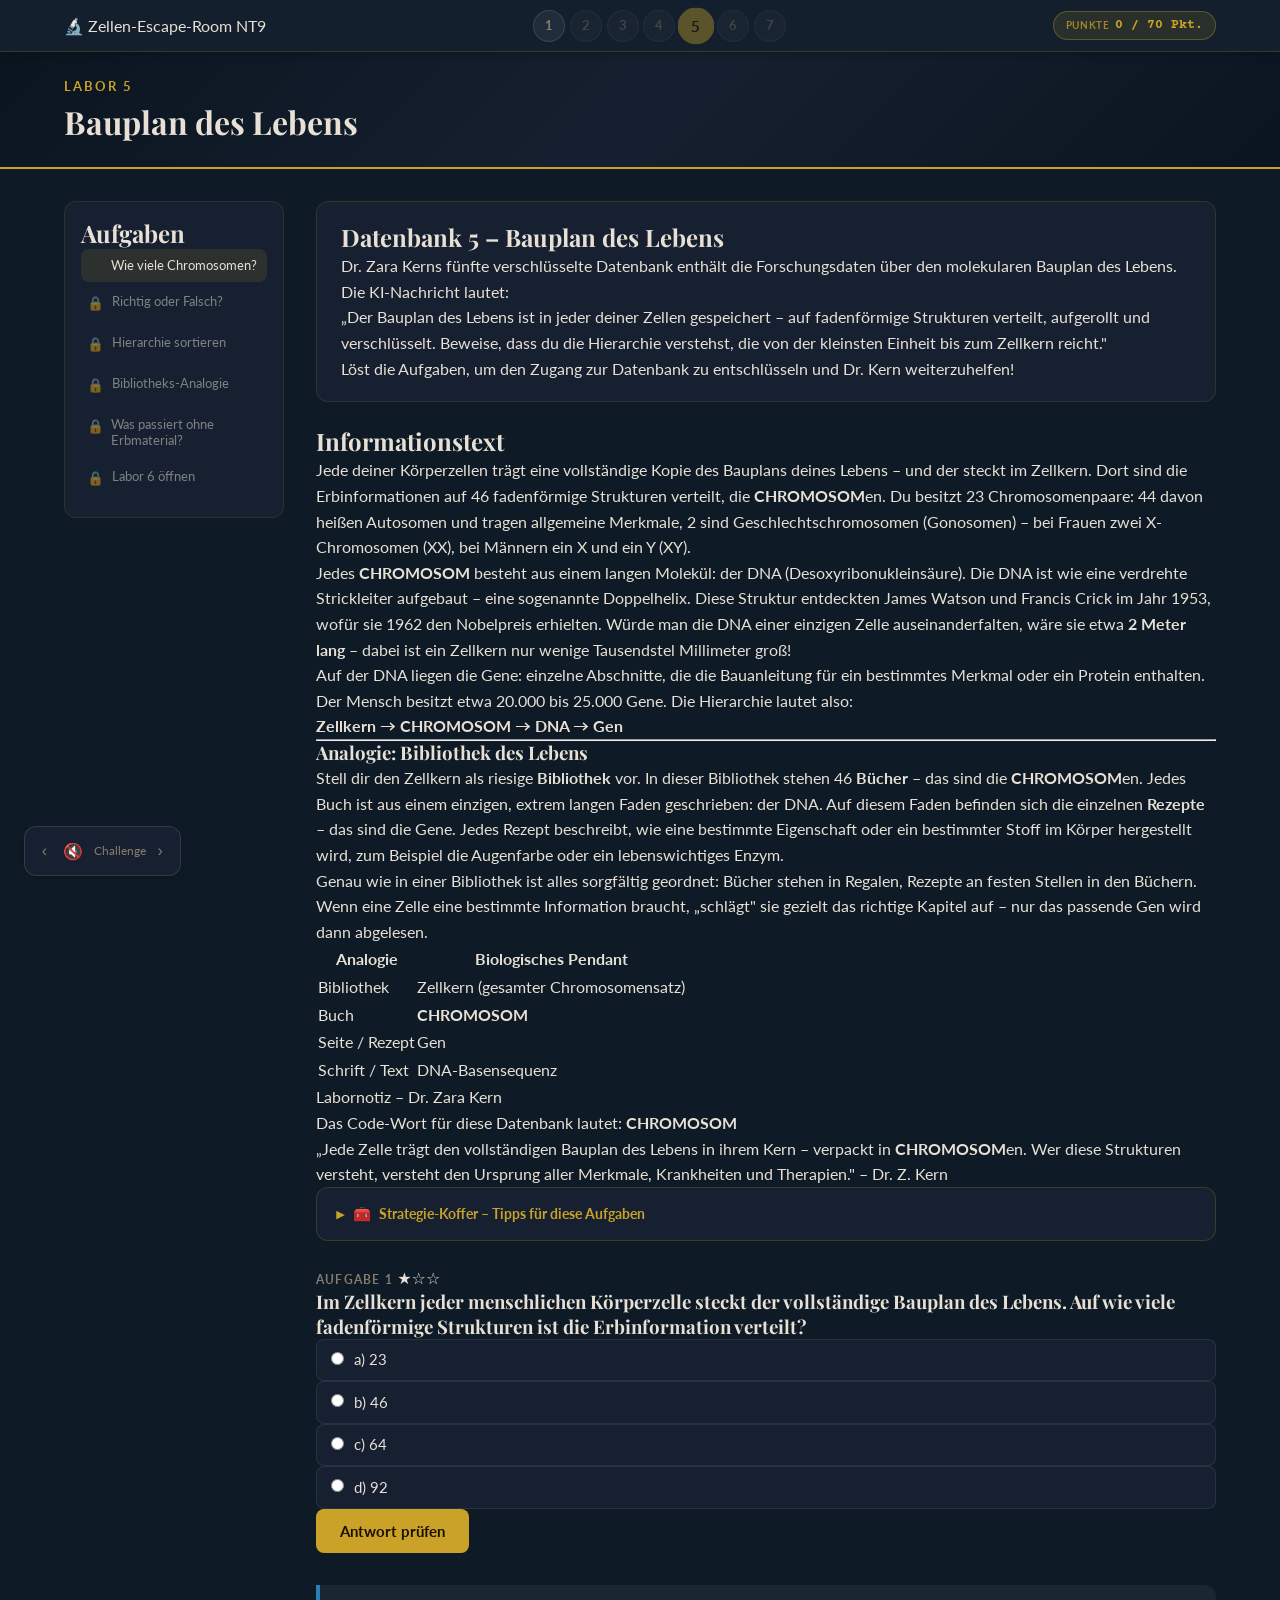
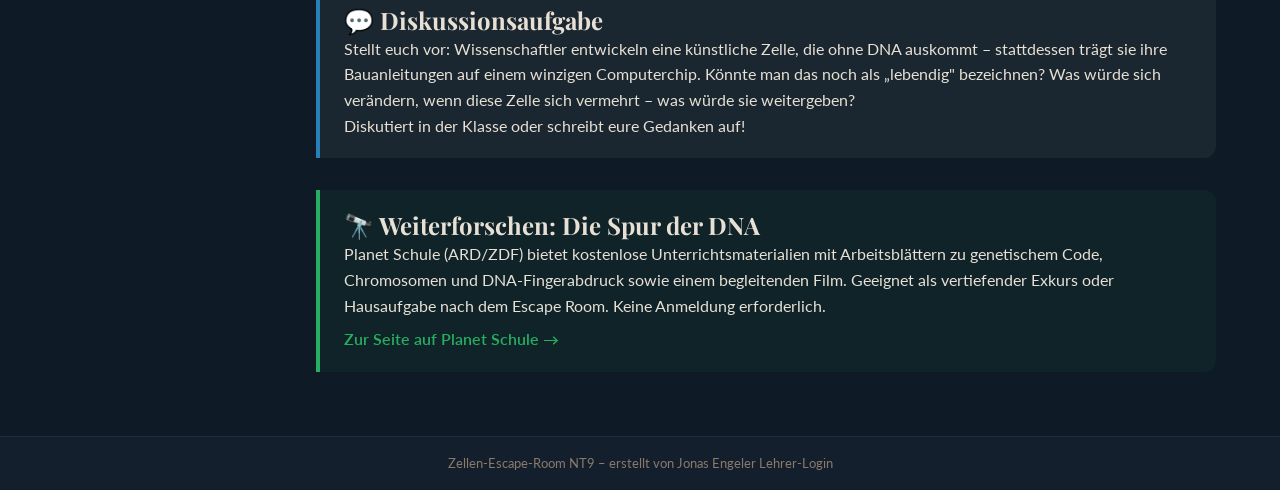
==== commit 0ae5507a: "Add files via upload" ====
--- a/labore/labor-05.html
+++ b/labore/labor-05.html
@@ -704,28 +704,6 @@
       feedbackEl.classList.remove('hidden');
     }
 
-    // goToTask: Code-Bereich einblenden wenn 'code', sonst normal
-    function goToTask(nr) {
-      if (nr === 'code') {
-        showCodeSection();
-        // Sidebar-Eintrag aktivieren
-        var items = document.querySelectorAll('.task-nav-item');
-        items.forEach(function(item) {
-          item.classList.remove('active');
-          if (item.getAttribute('data-task') === 'code') {
-            item.classList.remove('locked');
-            item.classList.add('active');
-            var status = item.querySelector('.task-status');
-            if (status) { status.textContent = ''; }
-          }
-        });
-        return;
-      }
-      if (typeof scrollToTask === 'function') {
-        scrollToTask(nr);
-      }
-    }
-
     // ─── CODE-EINGABE ───
     function checkCode() {
       var input = document.getElementById('code-input');
